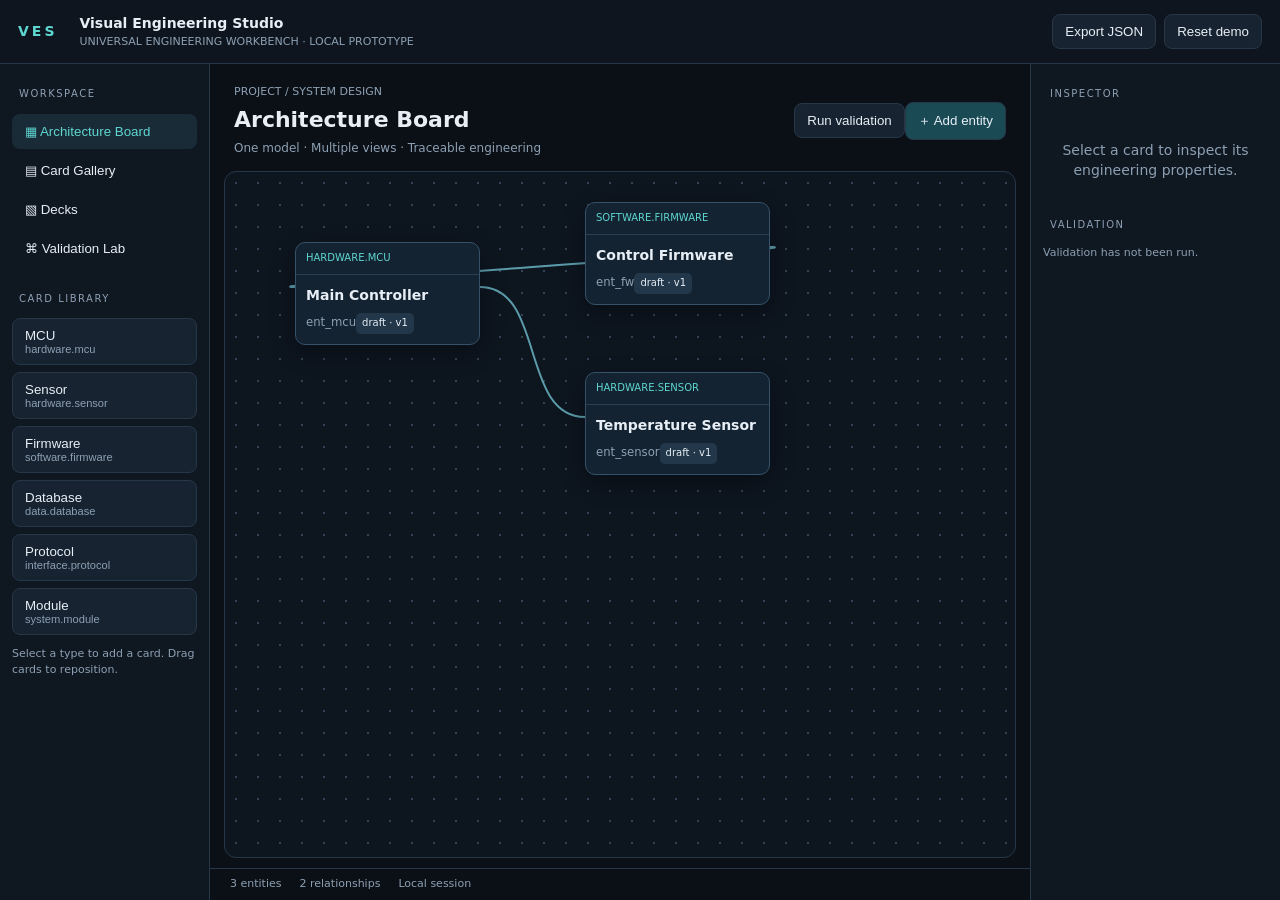
==== projects/ves/web/index.html @ ea0f152b "feat(ves): add visual prototype, user docs and MVP governance" ====
<!doctype html>
<html lang="en"><head><meta charset="utf-8"><meta name="viewport" content="width=device-width,initial-scale=1"><meta name="description" content="VES local-first visual engineering workbench prototype"><title>VES · Visual Engineering Studio</title>
<style>
:root{color-scheme:dark;--bg:#0b1017;--line:#263748;--muted:#8da0b3;--text:#e7eef5;--cyan:#5ed6d0}*{box-sizing:border-box}body{margin:0;background:var(--bg);color:var(--text);font:14px/1.45 system-ui,sans-serif}.top{height:64px;border-bottom:1px solid var(--line);display:flex;align-items:center;padding:0 18px;gap:22px;background:#0e151e}.brand{font-weight:800;letter-spacing:3px;color:var(--cyan)}.sub{color:var(--muted);font-size:11px}.actions{margin-left:auto;display:flex;gap:8px}button{border:1px solid var(--line);background:#172331;color:var(--text);padding:9px 12px;border-radius:8px;cursor:pointer}button:hover{border-color:var(--cyan)}.primary{background:#1a4b55}.layout{display:grid;grid-template-columns:210px minmax(360px,1fr) 250px;height:calc(100vh - 64px)}aside{padding:18px 12px;background:#0f1721;overflow:auto}.left{border-right:1px solid var(--line)}.right{border-left:1px solid var(--line)}.label{font-size:10px;letter-spacing:1.5px;color:var(--muted);margin:5px 7px 12px}.nav{display:block;width:100%;text-align:left;margin:4px 0;background:transparent;border-color:transparent}.nav.active{background:#1a2b38;color:var(--cyan)}.palette{display:grid;gap:7px}.palette button{text-align:left}.palette small{display:block;color:var(--muted)}.center{display:flex;flex-direction:column;min-width:0}.head{padding:20px 24px 14px;display:flex;justify-content:space-between;gap:12px;align-items:center}.head h1{margin:4px 0;font-size:22px}.head p{margin:0;color:var(--muted);font-size:12px}.board{position:relative;flex:1;overflow:auto;margin:0 14px 10px;border:1px solid var(--line);border-radius:12px;min-height:340px;background-color:#0d151f;background-image:radial-gradient(#314356 1px,transparent 1px);background-size:22px 22px}.nodes,.edges{position:absolute;inset:0;min-width:100%;min-height:100%}.edges{pointer-events:none}.node{position:absolute;width:185px;border:1px solid #355268;background:#142332;border-radius:10px;box-shadow:0 8px 25px #0005;cursor:grab;user-select:none}.node.selected{border-color:var(--cyan);box-shadow:0 0 0 1px #5ed6d044}.node header{padding:8px 10px;border-bottom:1px solid #2a4052;color:var(--cyan);font-size:10px}.node section{padding:10px}.node strong{display:block}.node small{color:var(--muted)}.chip{display:inline-block;margin-top:8px;padding:3px 6px;background:#22384a;border-radius:5px;font-size:10px}.status{height:32px;padding:7px 20px;border-top:1px solid var(--line);color:var(--muted);font-size:11px;display:flex;gap:18px}.field{margin:14px 7px}.field label{display:block;color:var(--muted);font-size:11px;margin-bottom:5px}.field input,.field textarea{width:100%;background:#0b131d;color:var(--text);border:1px solid var(--line);padding:8px;border-radius:7px}.field textarea{min-height:80px}.empty{color:var(--muted);text-align:center;margin:38px 8px}.empty strong{display:block;color:var(--text);margin:8px}.finding{padding:8px;margin:6px 3px;border-radius:6px;background:#30271b;color:#f1c77f;font-size:11px}.finding.error{background:#3a2025;color:#ff9ca5}@media(max-width:900px){.layout{grid-template-columns:170px minmax(300px,1fr)}.right{display:none}}@media(max-width:600px){.top{padding:0 10px}.sub{display:none}.layout{display:flex;flex-direction:column;height:auto;min-height:calc(100vh - 64px)}.left{order:2;border:0;border-top:1px solid var(--line);padding:8px}.left .label,.left .nav,.left p{display:none}.palette{display:flex;overflow:auto}.palette button{min-width:120px}.center{min-height:75vh}.head{padding:14px}.head h1{font-size:18px}.board{margin:0 7px 8px;min-height:430px}.head .tools{display:grid;gap:5px}}
</style></head>
<body>
<header class="top"><div class="brand">VES</div><div><strong>Visual Engineering Studio</strong><div class="sub">UNIVERSAL ENGINEERING WORKBENCH · LOCAL PROTOTYPE</div></div><div class="actions"><button id="export">Export JSON</button><button id="reset">Reset demo</button></div></header>
<main class="layout">
<aside class="left"><div class="label">WORKSPACE</div><button class="nav active">▦ Architecture Board</button><button class="nav">▤ Card Gallery</button><button class="nav">▧ Decks</button><button class="nav">⌘ Validation Lab</button><div class="label" style="margin-top:26px">CARD LIBRARY</div><div class="palette" id="palette"></div><p class="sub">Select a type to add a card. Drag cards to reposition.</p></aside>
<section class="center"><div class="head"><div><div class="sub">PROJECT / SYSTEM DESIGN</div><h1>Architecture Board</h1><p>One model · Multiple views · Traceable engineering</p></div><div class="tools"><button id="validate">Run validation</button><button class="primary" id="add">＋ Add entity</button></div></div><div class="board" id="board"><svg class="edges" id="edges"></svg><div class="nodes" id="nodes"></div></div><div class="status"><span id="counts">0 entities</span><span id="relations">0 relationships</span><span id="saved">Local session</span></div></section>
<aside class="right"><div class="label">INSPECTOR</div><div id="inspector" class="empty">Select a card to inspect its engineering properties.</div><div class="label" style="margin-top:25px">VALIDATION</div><div id="findings" class="sub">Validation has not been run.</div></aside>
</main>
<script>
const KEY='ves.prototype.0.1';const palette=[['hardware.mcu','MCU'],['hardware.sensor','Sensor'],['software.firmware','Firmware'],['data.database','Database'],['interface.protocol','Protocol'],['system.module','Module']];
const seed=()=>({schema_version:'0.1.0',project:{id:'prj_demo',name:'Embedded Controller',metadata:{}},entities:[{id:'ent_mcu',type:'hardware.mcu',name:'Main Controller',properties:{architecture:'ARM',cores:4},tags:['compute'],status:'draft',version:1},{id:'ent_sensor',type:'hardware.sensor',name:'Temperature Sensor',properties:{interface:'I2C'},tags:['input'],status:'draft',version:1},{id:'ent_fw',type:'software.firmware',name:'Control Firmware',properties:{runtime:'bare-metal'},tags:['software'],status:'draft',version:1}],relationships:[{id:'rel_1',source_id:'ent_mcu',target_id:'ent_sensor',type:'communicates_with',properties:{protocol:'I2C'}},{id:'rel_2',source_id:'ent_fw',target_id:'ent_mcu',type:'depends_on',properties:{}}],boards:[{id:'brd_main',name:'Architecture Board',board_type:'architecture',placements:[{entity_id:'ent_mcu',x:70,y:70,card_view:'standard'},{entity_id:'ent_sensor',x:360,y:200,card_view:'standard'},{entity_id:'ent_fw',x:360,y:30,card_view:'standard'}]}]});
let model,selected=null,drag=null;const $=id=>document.getElementById(id);function board(){return model.boards[0]}function getEntity(id){return model.entities.find(e=>e.id===id)}function place(id){return board().placements.find(p=>p.entity_id===id)}function save(){localStorage.setItem(KEY,JSON.stringify(model));$('saved').textContent='Saved locally'}
function renderPalette(){$('palette').replaceChildren();palette.forEach(([type,label])=>{const b=document.createElement('button');b.textContent=label;const s=document.createElement('small');s.textContent=type;b.append(s);b.onclick=()=>addEntity(type);$('palette').append(b)})}
function drawEdges(){const svg=$('edges');svg.replaceChildren();model.relationships.forEach(r=>{const a=place(r.source_id),b=place(r.target_id);if(!a||!b)return;const p=document.createElementNS('http://www.w3.org/2000/svg','path');p.setAttribute('d','M '+(a.x+185)+' '+(a.y+45)+' C '+(a.x+250)+' '+(a.y+45)+', '+(b.x-65)+' '+(b.y+45)+', '+b.x+' '+(b.y+45));p.setAttribute('stroke','#5c9caa');p.setAttribute('stroke-width','2');p.setAttribute('fill','none');svg.append(p)})}
function renderInspector(){const root=$('inspector'),e=getEntity(selected);root.replaceChildren();if(!e){root.textContent='Select a card to inspect its engineering properties.';root.className='empty';return}root.className='';function field(label,value,id,area){const wrap=document.createElement('div');wrap.className='field';const l=document.createElement('label');l.textContent=label;const input=document.createElement(area?'textarea':'input');input.id=id;input.value=value;wrap.append(l,input);root.append(wrap)}const type=document.createElement('div');type.className='field sub';type.textContent=e.type;root.append(type);field('NAME',e.name,'name');field('STATUS',e.status,'status');field('PROPERTIES JSON',JSON.stringify(e.properties,null,2),'props',true);const b=document.createElement('button');b.className='primary';b.textContent='Save changes';b.onclick=()=>{try{e.name=$('name').value.trim();e.status=$('status').value.trim();e.properties=JSON.parse($('props').value||'{}');e.version++;save();render()}catch(err){alert('Invalid JSON: '+err.message)}};root.append(b)}
function render(){const root=$('nodes');root.replaceChildren();board().placements.forEach(pl=>{const e=getEntity(pl.entity_id);if(!e)return;const card=document.createElement('article');card.className='node'+(selected===e.id?' selected':'');card.style.left=pl.x+'px';card.style.top=pl.y+'px';const h=document.createElement('header');h.textContent=e.type.toUpperCase();const sec=document.createElement('section');const title=document.createElement('strong');title.textContent=e.name;const id=document.createElement('small');id.textContent=e.id;const chip=document.createElement('span');chip.className='chip';chip.textContent=e.status+' · v'+e.version;sec.append(title,id,chip);card.append(h,sec);card.onclick=()=>{selected=e.id;render()};card.onpointerdown=ev=>{drag={id:e.id,dx:ev.clientX-pl.x,dy:ev.clientY-pl.y};card.setPointerCapture(ev.pointerId)};card.onpointermove=ev=>{if(!drag||drag.id!==e.id)return;const r=$('board').getBoundingClientRect();pl.x=Math.max(0,ev.clientX-r.left-drag.dx);pl.y=Math.max(0,ev.clientY-r.top-drag.dy);card.style.left=pl.x+'px';card.style.top=pl.y+'px';drawEdges()};card.onpointerup=()=>{if(drag){drag=null;save()}};root.append(card)});drawEdges();renderInspector();$('counts').textContent=model.entities.length+' entities';$('relations').textContent=model.relationships.length+' relationships'}
function addEntity(type){const id='ent_'+Math.random().toString(36).slice(2,10),name=type.split('.')[1].replace(/(^|_)(\w)/g,(_,a,b)=>b.toUpperCase());model.entities.push({id,type,name,properties:{},tags:[],status:'draft',version:1});const i=board().placements.length;board().placements.push({entity_id:id,x:70+(i%3)*235,y:70+Math.floor(i/3)*150,card_view:'standard'});selected=id;save();render()}
$('add').onclick=()=>addEntity('system.module');$('validate').onclick=()=>{const ids=new Set(model.entities.map(e=>e.id)),issues=[];model.relationships.forEach(r=>{if(!ids.has(r.source_id))issues.push('Missing source: '+r.id);if(!ids.has(r.target_id))issues.push('Missing target: '+r.id)});$('findings').replaceChildren();if(!issues.length){const ok=document.createElement('div');ok.className='finding';ok.textContent='PASS · No dangling relationship endpoints found.';$('findings').append(ok)}else issues.forEach(msg=>{const f=document.createElement('div');f.className='finding error';f.textContent=msg;$('findings').append(f)})};
$('export').onclick=()=>{const blob=new Blob([JSON.stringify(model,null,2)],{type:'application/json'}),url=URL.createObjectURL(blob),a=document.createElement('a');a.href=url;a.download='ves-project.json';a.click();URL.revokeObjectURL(url)};
$('reset').onclick=()=>{if(confirm('Reset local demo data?')){model=seed();selected=null;save();render()}};
try{model=JSON.parse(localStorage.getItem(KEY))||seed()}catch{model=seed()}renderPalette();render();
</script></body></html>
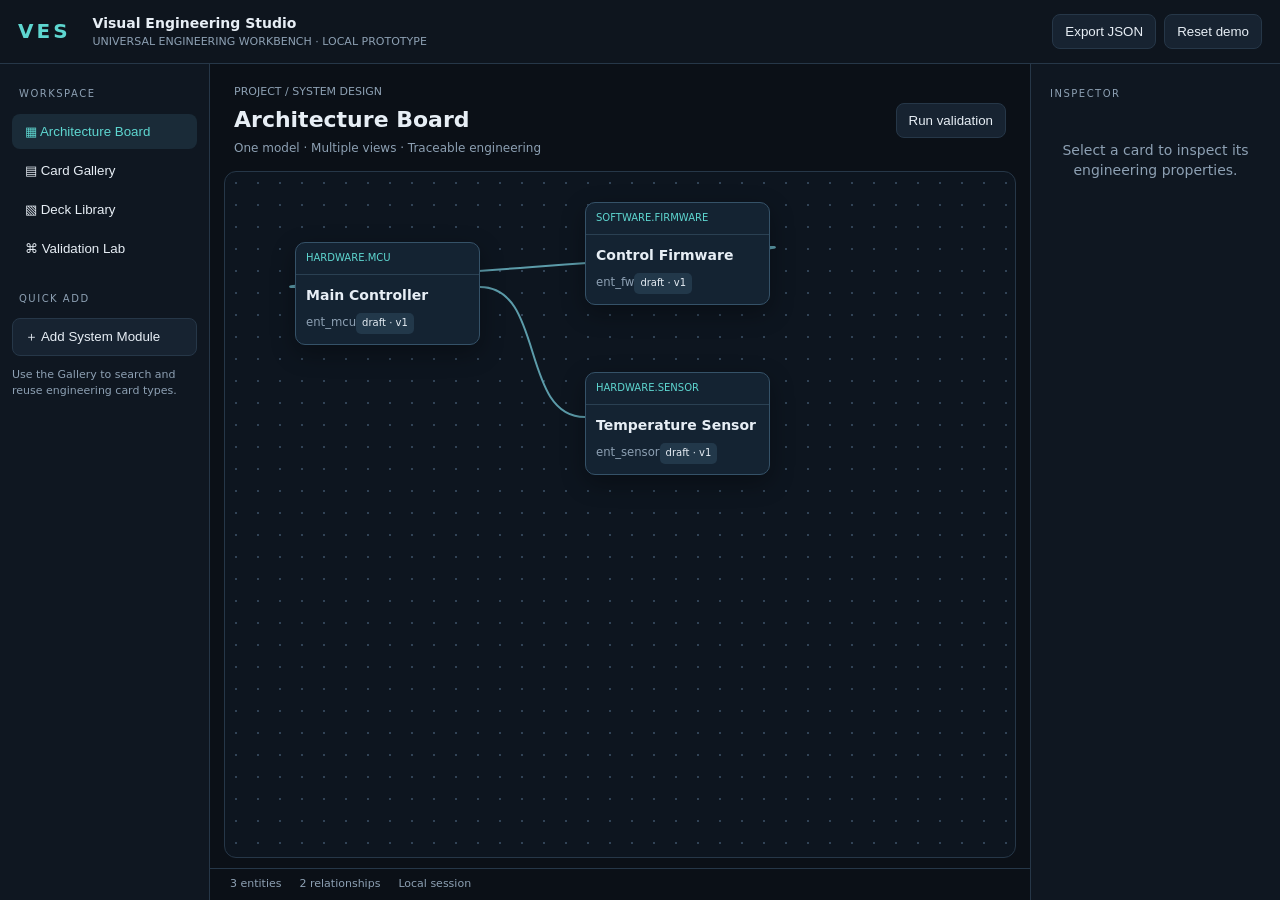
==== commit 7bf06591: "feat(ves): expand visual workspace with searchable gallery and Deck boards" ====
--- a/projects/ves/web/index.html
+++ b/projects/ves/web/index.html
@@ -1,26 +1,14 @@
 <!doctype html>
-<html lang="en"><head><meta charset="utf-8"><meta name="viewport" content="width=device-width,initial-scale=1"><meta name="description" content="VES local-first visual engineering workbench prototype"><title>VES · Visual Engineering Studio</title>
-<style>
-:root{color-scheme:dark;--bg:#0b1017;--line:#263748;--muted:#8da0b3;--text:#e7eef5;--cyan:#5ed6d0}*{box-sizing:border-box}body{margin:0;background:var(--bg);color:var(--text);font:14px/1.45 system-ui,sans-serif}.top{height:64px;border-bottom:1px solid var(--line);display:flex;align-items:center;padding:0 18px;gap:22px;background:#0e151e}.brand{font-weight:800;letter-spacing:3px;color:var(--cyan)}.sub{color:var(--muted);font-size:11px}.actions{margin-left:auto;display:flex;gap:8px}button{border:1px solid var(--line);background:#172331;color:var(--text);padding:9px 12px;border-radius:8px;cursor:pointer}button:hover{border-color:var(--cyan)}.primary{background:#1a4b55}.layout{display:grid;grid-template-columns:210px minmax(360px,1fr) 250px;height:calc(100vh - 64px)}aside{padding:18px 12px;background:#0f1721;overflow:auto}.left{border-right:1px solid var(--line)}.right{border-left:1px solid var(--line)}.label{font-size:10px;letter-spacing:1.5px;color:var(--muted);margin:5px 7px 12px}.nav{display:block;width:100%;text-align:left;margin:4px 0;background:transparent;border-color:transparent}.nav.active{background:#1a2b38;color:var(--cyan)}.palette{display:grid;gap:7px}.palette button{text-align:left}.palette small{display:block;color:var(--muted)}.center{display:flex;flex-direction:column;min-width:0}.head{padding:20px 24px 14px;display:flex;justify-content:space-between;gap:12px;align-items:center}.head h1{margin:4px 0;font-size:22px}.head p{margin:0;color:var(--muted);font-size:12px}.board{position:relative;flex:1;overflow:auto;margin:0 14px 10px;border:1px solid var(--line);border-radius:12px;min-height:340px;background-color:#0d151f;background-image:radial-gradient(#314356 1px,transparent 1px);background-size:22px 22px}.nodes,.edges{position:absolute;inset:0;min-width:100%;min-height:100%}.edges{pointer-events:none}.node{position:absolute;width:185px;border:1px solid #355268;background:#142332;border-radius:10px;box-shadow:0 8px 25px #0005;cursor:grab;user-select:none}.node.selected{border-color:var(--cyan);box-shadow:0 0 0 1px #5ed6d044}.node header{padding:8px 10px;border-bottom:1px solid #2a4052;color:var(--cyan);font-size:10px}.node section{padding:10px}.node strong{display:block}.node small{color:var(--muted)}.chip{display:inline-block;margin-top:8px;padding:3px 6px;background:#22384a;border-radius:5px;font-size:10px}.status{height:32px;padding:7px 20px;border-top:1px solid var(--line);color:var(--muted);font-size:11px;display:flex;gap:18px}.field{margin:14px 7px}.field label{display:block;color:var(--muted);font-size:11px;margin-bottom:5px}.field input,.field textarea{width:100%;background:#0b131d;color:var(--text);border:1px solid var(--line);padding:8px;border-radius:7px}.field textarea{min-height:80px}.empty{color:var(--muted);text-align:center;margin:38px 8px}.empty strong{display:block;color:var(--text);margin:8px}.finding{padding:8px;margin:6px 3px;border-radius:6px;background:#30271b;color:#f1c77f;font-size:11px}.finding.error{background:#3a2025;color:#ff9ca5}@media(max-width:900px){.layout{grid-template-columns:170px minmax(300px,1fr)}.right{display:none}}@media(max-width:600px){.top{padding:0 10px}.sub{display:none}.layout{display:flex;flex-direction:column;height:auto;min-height:calc(100vh - 64px)}.left{order:2;border:0;border-top:1px solid var(--line);padding:8px}.left .label,.left .nav,.left p{display:none}.palette{display:flex;overflow:auto}.palette button{min-width:120px}.center{min-height:75vh}.head{padding:14px}.head h1{font-size:18px}.board{margin:0 7px 8px;min-height:430px}.head .tools{display:grid;gap:5px}}
-</style></head>
+<html lang="en"><head><meta charset="utf-8"><meta name="viewport" content="width=device-width,initial-scale=1"><meta name="description" content="VES local-first visual engineering workbench prototype"><title>VES · Visual Engineering Studio</title><link rel="stylesheet" href="styles.css"></head>
 <body>
 <header class="top"><div class="brand">VES</div><div><strong>Visual Engineering Studio</strong><div class="sub">UNIVERSAL ENGINEERING WORKBENCH · LOCAL PROTOTYPE</div></div><div class="actions"><button id="export">Export JSON</button><button id="reset">Reset demo</button></div></header>
 <main class="layout">
-<aside class="left"><div class="label">WORKSPACE</div><button class="nav active">▦ Architecture Board</button><button class="nav">▤ Card Gallery</button><button class="nav">▧ Decks</button><button class="nav">⌘ Validation Lab</button><div class="label" style="margin-top:26px">CARD LIBRARY</div><div class="palette" id="palette"></div><p class="sub">Select a type to add a card. Drag cards to reposition.</p></aside>
-<section class="center"><div class="head"><div><div class="sub">PROJECT / SYSTEM DESIGN</div><h1>Architecture Board</h1><p>One model · Multiple views · Traceable engineering</p></div><div class="tools"><button id="validate">Run validation</button><button class="primary" id="add">＋ Add entity</button></div></div><div class="board" id="board"><svg class="edges" id="edges"></svg><div class="nodes" id="nodes"></div></div><div class="status"><span id="counts">0 entities</span><span id="relations">0 relationships</span><span id="saved">Local session</span></div></section>
-<aside class="right"><div class="label">INSPECTOR</div><div id="inspector" class="empty">Select a card to inspect its engineering properties.</div><div class="label" style="margin-top:25px">VALIDATION</div><div id="findings" class="sub">Validation has not been run.</div></aside>
-</main>
-<script>
-const KEY='ves.prototype.0.1';const palette=[['hardware.mcu','MCU'],['hardware.sensor','Sensor'],['software.firmware','Firmware'],['data.database','Database'],['interface.protocol','Protocol'],['system.module','Module']];
-const seed=()=>({schema_version:'0.1.0',project:{id:'prj_demo',name:'Embedded Controller',metadata:{}},entities:[{id:'ent_mcu',type:'hardware.mcu',name:'Main Controller',properties:{architecture:'ARM',cores:4},tags:['compute'],status:'draft',version:1},{id:'ent_sensor',type:'hardware.sensor',name:'Temperature Sensor',properties:{interface:'I2C'},tags:['input'],status:'draft',version:1},{id:'ent_fw',type:'software.firmware',name:'Control Firmware',properties:{runtime:'bare-metal'},tags:['software'],status:'draft',version:1}],relationships:[{id:'rel_1',source_id:'ent_mcu',target_id:'ent_sensor',type:'communicates_with',properties:{protocol:'I2C'}},{id:'rel_2',source_id:'ent_fw',target_id:'ent_mcu',type:'depends_on',properties:{}}],boards:[{id:'brd_main',name:'Architecture Board',board_type:'architecture',placements:[{entity_id:'ent_mcu',x:70,y:70,card_view:'standard'},{entity_id:'ent_sensor',x:360,y:200,card_view:'standard'},{entity_id:'ent_fw',x:360,y:30,card_view:'standard'}]}]});
-let model,selected=null,drag=null;const $=id=>document.getElementById(id);function board(){return model.boards[0]}function getEntity(id){return model.entities.find(e=>e.id===id)}function place(id){return board().placements.find(p=>p.entity_id===id)}function save(){localStorage.setItem(KEY,JSON.stringify(model));$('saved').textContent='Saved locally'}
-function renderPalette(){$('palette').replaceChildren();palette.forEach(([type,label])=>{const b=document.createElement('button');b.textContent=label;const s=document.createElement('small');s.textContent=type;b.append(s);b.onclick=()=>addEntity(type);$('palette').append(b)})}
-function drawEdges(){const svg=$('edges');svg.replaceChildren();model.relationships.forEach(r=>{const a=place(r.source_id),b=place(r.target_id);if(!a||!b)return;const p=document.createElementNS('http://www.w3.org/2000/svg','path');p.setAttribute('d','M '+(a.x+185)+' '+(a.y+45)+' C '+(a.x+250)+' '+(a.y+45)+', '+(b.x-65)+' '+(b.y+45)+', '+b.x+' '+(b.y+45));p.setAttribute('stroke','#5c9caa');p.setAttribute('stroke-width','2');p.setAttribute('fill','none');svg.append(p)})}
-function renderInspector(){const root=$('inspector'),e=getEntity(selected);root.replaceChildren();if(!e){root.textContent='Select a card to inspect its engineering properties.';root.className='empty';return}root.className='';function field(label,value,id,area){const wrap=document.createElement('div');wrap.className='field';const l=document.createElement('label');l.textContent=label;const input=document.createElement(area?'textarea':'input');input.id=id;input.value=value;wrap.append(l,input);root.append(wrap)}const type=document.createElement('div');type.className='field sub';type.textContent=e.type;root.append(type);field('NAME',e.name,'name');field('STATUS',e.status,'status');field('PROPERTIES JSON',JSON.stringify(e.properties,null,2),'props',true);const b=document.createElement('button');b.className='primary';b.textContent='Save changes';b.onclick=()=>{try{e.name=$('name').value.trim();e.status=$('status').value.trim();e.properties=JSON.parse($('props').value||'{}');e.version++;save();render()}catch(err){alert('Invalid JSON: '+err.message)}};root.append(b)}
-function render(){const root=$('nodes');root.replaceChildren();board().placements.forEach(pl=>{const e=getEntity(pl.entity_id);if(!e)return;const card=document.createElement('article');card.className='node'+(selected===e.id?' selected':'');card.style.left=pl.x+'px';card.style.top=pl.y+'px';const h=document.createElement('header');h.textContent=e.type.toUpperCase();const sec=document.createElement('section');const title=document.createElement('strong');title.textContent=e.name;const id=document.createElement('small');id.textContent=e.id;const chip=document.createElement('span');chip.className='chip';chip.textContent=e.status+' · v'+e.version;sec.append(title,id,chip);card.append(h,sec);card.onclick=()=>{selected=e.id;render()};card.onpointerdown=ev=>{drag={id:e.id,dx:ev.clientX-pl.x,dy:ev.clientY-pl.y};card.setPointerCapture(ev.pointerId)};card.onpointermove=ev=>{if(!drag||drag.id!==e.id)return;const r=$('board').getBoundingClientRect();pl.x=Math.max(0,ev.clientX-r.left-drag.dx);pl.y=Math.max(0,ev.clientY-r.top-drag.dy);card.style.left=pl.x+'px';card.style.top=pl.y+'px';drawEdges()};card.onpointerup=()=>{if(drag){drag=null;save()}};root.append(card)});drawEdges();renderInspector();$('counts').textContent=model.entities.length+' entities';$('relations').textContent=model.relationships.length+' relationships'}
-function addEntity(type){const id='ent_'+Math.random().toString(36).slice(2,10),name=type.split('.')[1].replace(/(^|_)(\w)/g,(_,a,b)=>b.toUpperCase());model.entities.push({id,type,name,properties:{},tags:[],status:'draft',version:1});const i=board().placements.length;board().placements.push({entity_id:id,x:70+(i%3)*235,y:70+Math.floor(i/3)*150,card_view:'standard'});selected=id;save();render()}
-$('add').onclick=()=>addEntity('system.module');$('validate').onclick=()=>{const ids=new Set(model.entities.map(e=>e.id)),issues=[];model.relationships.forEach(r=>{if(!ids.has(r.source_id))issues.push('Missing source: '+r.id);if(!ids.has(r.target_id))issues.push('Missing target: '+r.id)});$('findings').replaceChildren();if(!issues.length){const ok=document.createElement('div');ok.className='finding';ok.textContent='PASS · No dangling relationship endpoints found.';$('findings').append(ok)}else issues.forEach(msg=>{const f=document.createElement('div');f.className='finding error';f.textContent=msg;$('findings').append(f)})};
-$('export').onclick=()=>{const blob=new Blob([JSON.stringify(model,null,2)],{type:'application/json'}),url=URL.createObjectURL(blob),a=document.createElement('a');a.href=url;a.download='ves-project.json';a.click();URL.revokeObjectURL(url)};
-$('reset').onclick=()=>{if(confirm('Reset local demo data?')){model=seed();selected=null;save();render()}};
-try{model=JSON.parse(localStorage.getItem(KEY))||seed()}catch{model=seed()}renderPalette();render();
-</script></body></html>
+<aside class="left"><div class="label">WORKSPACE</div><button class="nav active" data-view="board">▦ Architecture Board</button><button class="nav" data-view="gallery">▤ Card Gallery</button><button class="nav" data-view="decks">▧ Deck Library</button><button class="nav" data-view="validation">⌘ Validation Lab</button><div class="label" style="margin-top:26px">QUICK ADD</div><div class="palette"><button id="add">＋ Add System Module</button></div><p class="sub">Use the Gallery to search and reuse engineering card types.</p></aside>
+<section class="center"><div class="head"><div><div class="sub">PROJECT / SYSTEM DESIGN</div><h1 id="viewTitle">Architecture Board</h1><p>One model · Multiple views · Traceable engineering</p></div><div class="tools"><button id="validate">Run validation</button></div></div>
+<div class="view board" id="boardView"><svg class="edges" id="edges"></svg><div class="nodes" id="nodes"></div></div>
+<div class="view gallery" id="galleryView" hidden><div class="filters"><input id="gallerySearch" placeholder="Search card types…"><select id="galleryCategory"><option value="">All categories</option></select></div><div class="gallery-grid" id="galleryGrid"></div></div>
+<div class="view gallery" id="decksView" hidden><div class="deck-grid" id="deckGrid"></div></div>
+<div class="view gallery" id="validationView" hidden><div class="validation-panel"><h2>Model validation</h2><p>Run deterministic checks against the current project model.</p><button class="primary" id="validateAgain">Run checks</button><div id="findings"></div></div></div>
+<div class="status"><span id="counts">0 entities</span><span id="relations">0 relationships</span><span id="saved">Local session</span></div></section>
+<aside class="right"><div class="label">INSPECTOR</div><div id="inspector" class="empty">Select a card to inspect its engineering properties.</div></aside>
+</main><script src="catalog.js"></script><script src="app.js"></script></body></html>
--- a/projects/ves/web/styles.css
+++ b/projects/ves/web/styles.css
@@ -0,0 +1 @@
+:root{color-scheme:dark;--bg:#0b1017;--line:#263748;--muted:#8da0b3;--text:#e7eef5;--cyan:#5ed6d0}*{box-sizing:border-box}body{margin:0;background:var(--bg);color:var(--text);font:14px/1.45 system-ui,sans-serif}.top{height:64px;border-bottom:1px solid var(--line);display:flex;align-items:center;padding:0 18px;gap:22px;background:#0e151e}.brand{font-weight:800;letter-spacing:3px;color:var(--cyan);font-size:20px}.sub{color:var(--muted);font-size:11px}.actions{margin-left:auto;display:flex;gap:8px}button,input,select{border:1px solid var(--line);background:#172331;color:var(--text);padding:9px 12px;border-radius:8px}button{cursor:pointer}button:hover{border-color:var(--cyan)}.primary{background:#1a4b55}.layout{display:grid;grid-template-columns:210px minmax(360px,1fr) 250px;height:calc(100vh - 64px)}aside{padding:18px 12px;background:#0f1721;overflow:auto}.left{border-right:1px solid var(--line)}.right{border-left:1px solid var(--line)}.label{font-size:10px;letter-spacing:1.5px;color:var(--muted);margin:5px 7px 12px}.nav{display:block;width:100%;text-align:left;margin:4px 0;background:transparent;border-color:transparent}.nav.active{background:#1a2b38;color:var(--cyan)}.palette button{width:100%;text-align:left}.center{display:flex;flex-direction:column;min-width:0}.head{padding:20px 24px 14px;display:flex;justify-content:space-between;gap:12px;align-items:center}.head h1{margin:4px 0;font-size:22px}.head p{margin:0;color:var(--muted);font-size:12px}.view{position:relative;flex:1;min-height:0;overflow:auto;margin:0 14px 10px;border:1px solid var(--line);border-radius:12px}.view[hidden]{display:none}.board{background-color:#0d151f;background-image:radial-gradient(#314356 1px,transparent 1px);background-size:22px 22px}.nodes,.edges{position:absolute;inset:0;min-width:100%;min-height:100%}.edges{pointer-events:none}.node{position:absolute;width:185px;border:1px solid #355268;background:#142332;border-radius:10px;box-shadow:0 8px 25px #0005;cursor:grab;user-select:none}.node.selected{border-color:var(--cyan);box-shadow:0 0 0 1px #5ed6d044}.node header{padding:8px 10px;border-bottom:1px solid #2a4052;color:var(--cyan);font-size:10px}.node section{padding:10px}.node strong{display:block}.node small{color:var(--muted)}.chip{display:inline-block;margin-top:8px;padding:3px 6px;background:#22384a;border-radius:5px;font-size:10px}.gallery{padding:16px;background:#0e1722}.filters{display:flex;gap:8px;margin-bottom:14px}.filters input{flex:1}.gallery-grid,.deck-grid{display:grid;grid-template-columns:repeat(auto-fill,minmax(190px,1fr));gap:10px}.gallery-card,.deck-card{border:1px solid var(--line);background:#142332;border-radius:10px;padding:13px;display:flex;flex-direction:column;gap:8px;min-height:170px}.gallery-card strong,.deck-card strong{font-size:15px}.gallery-card p,.deck-card p{margin:0;color:var(--muted);font-size:12px}.gallery-card code{color:var(--cyan);font-size:11px}.eyebrow{font-size:10px;letter-spacing:1px;color:var(--muted)}.field-list{color:var(--muted);font-size:10px}.gallery-card button,.deck-card button{margin-top:auto}.deck-card ul{margin:0;padding-left:18px;color:#b5c7d6;font-size:12px}.validation-panel{max-width:700px;margin:30px auto;padding:20px}.validation-panel p{color:var(--muted)}.finding{padding:9px;margin:8px 0;border-radius:6px;background:#1c3a36;color:#8ce0c4;font-size:12px}.finding.error{background:#3a2025;color:#ff9ca5}.status{height:32px;padding:7px 20px;border-top:1px solid var(--line);color:var(--muted);font-size:11px;display:flex;gap:18px}.field{margin:14px 7px}.field label{display:block;color:var(--muted);font-size:11px;margin-bottom:5px}.field input,.field textarea{width:100%;background:#0b131d;color:var(--text);border:1px solid var(--line);padding:8px;border-radius:7px}.field textarea{min-height:80px}.empty{color:var(--muted);text-align:center;margin:38px 8px}@media(max-width:900px){.layout{grid-template-columns:170px minmax(300px,1fr)}.right{display:none}}@media(max-width:600px){.top{padding:0 10px}.sub{display:none}.layout{display:flex;flex-direction:column;height:auto;min-height:calc(100vh - 64px)}.left{order:2;border:0;border-top:1px solid var(--line);padding:8px}.left .label,.left p{display:none}.left .nav{display:inline-block;width:auto;margin:2px}.center{min-height:75vh}.head{padding:14px}.head h1{font-size:18px}.view{margin:0 7px 8px}.board{min-height:430px}.filters{flex-direction:column}.status{gap:9px;padding-left:10px}}
